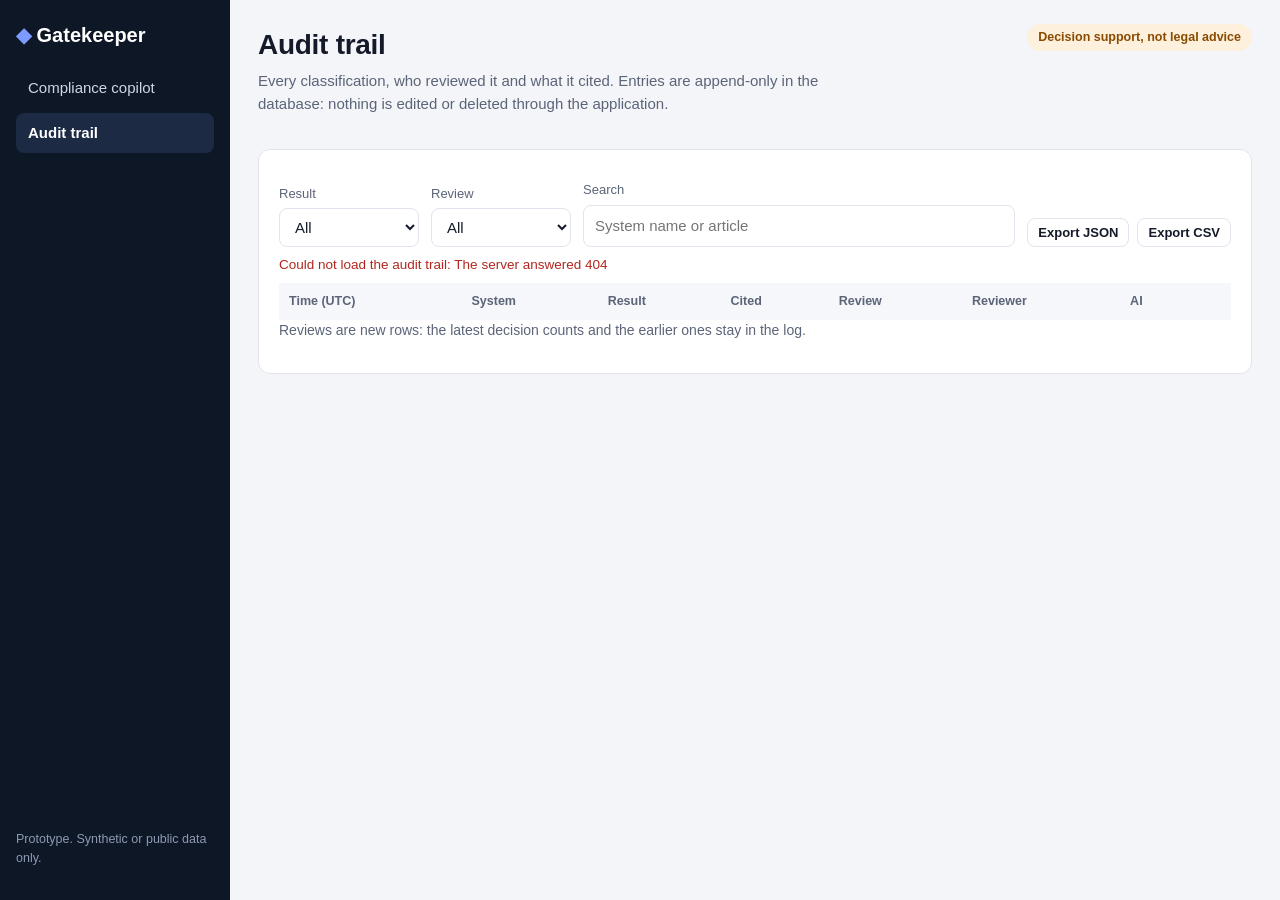
==== app/compliance/web/audit.html @ ee91dfd4 "Add the audit trail page with filters, review state, AI agreement and safe exports Co-Authored-By: C" ====
<!doctype html>
<html lang="en">
<head>
  <meta charset="utf-8">
  <meta name="viewport" content="width=device-width, initial-scale=1">
  <title>Gatekeeper: Audit trail</title>
  <link rel="stylesheet" href="style.css">
</head>
<body>
  <aside class="sidebar">
    <div class="brand"><span class="brand-mark" aria-hidden="true">&#9670;</span> Gatekeeper</div>
    <nav>
      <a href="/app/">Compliance copilot</a>
      <a class="active" href="/app/audit.html">Audit trail</a>
    </nav>
    <p class="side-note">Prototype. Synthetic or public data only.</p>
  </aside>

  <main>
    <header class="page-head">
      <div>
        <h1>Audit trail</h1>
        <p class="lede">Every classification, who reviewed it and what it cited. Entries are append-only in the database: nothing is edited or deleted through the application.</p>
      </div>
      <span class="badge badge-warn">Decision support, not legal advice</span>
    </header>

    <div class="tiles" id="tiles" aria-live="polite"></div>

    <section class="panel">
      <div class="filters">
        <div><label class="field-label" for="f-tier">Result</label>
          <select id="f-tier">
            <option value="all">All</option>
            <option value="prohibited">Prohibited</option>
            <option value="high_risk">High risk</option>
            <option value="limited_risk">Limited risk</option>
            <option value="minimal_risk">Minimal risk</option>
            <option value="out_of_scope">Out of scope</option>
          </select></div>
        <div><label class="field-label" for="f-review">Review</label>
          <select id="f-review">
            <option value="all">All</option>
            <option value="pending">Pending</option>
            <option value="approved">Approved</option>
            <option value="rejected">Rejected</option>
          </select></div>
        <div class="grow"><label class="field-label" for="f-search">Search</label>
          <input id="f-search" type="text" placeholder="System name or article"></div>
        <div class="export">
          <button id="export-json" class="btn btn-small" type="button">Export JSON</button>
          <button id="export-csv" class="btn btn-small" type="button">Export CSV</button>
        </div>
      </div>
      <p id="audit-status" class="status" role="status"></p>
      <div class="table-wrap">
        <table class="audit">
          <thead><tr>
            <th>Time (UTC)</th><th>System</th><th>Result</th><th>Cited</th><th>Review</th><th>Reviewer</th><th>AI</th><th></th>
          </tr></thead>
          <tbody id="rows"></tbody>
        </table>
      </div>
      <p class="hint">Reviews are new rows: the latest decision counts and the earlier ones stay in the log.</p>
    </section>
  </main>

  <script src="logic.js"></script>
  <script src="audit.js"></script>
</body>
</html>
---- app/compliance/web/style.css ----
:root {
  --bg: #f4f5f8; --panel: #fff; --fg: #141a2a; --muted: #5b6478; --line: #e1e4ec;
  --side: #0e1726; --side-fg: #cfd6e6; --accent: #2448d8; --accent-soft: #e8edff;
  --ok: #1a6b3c; --bad: #b3261e; --warn: #8a4b00; --warn-soft: #fdf0dc;
  --radius: 12px;
}
* { box-sizing: border-box; }
body { margin: 0; display: flex; min-height: 100vh; background: var(--bg); color: var(--fg);
  font: 15px/1.5 -apple-system, "Segoe UI", Roboto, Helvetica, Arial, sans-serif; }
.sidebar { width: 230px; flex: none; background: var(--side); color: var(--side-fg); padding: 20px 16px; display: flex; flex-direction: column; gap: 18px; }
.brand { font-size: 20px; font-weight: 700; color: #fff; }
.brand-mark { color: #7d9bff; }
.sidebar nav a { display: block; padding: 9px 12px; border-radius: 8px; color: var(--side-fg); text-decoration: none; }
.sidebar nav a.active { background: #1c2a44; color: #fff; font-weight: 600; }
.side-note { margin-top: auto; font-size: 12.5px; color: #8e99b3; }
main { flex: 1; min-width: 0; padding: 24px 28px 48px; }
.page-head { display: flex; justify-content: space-between; align-items: flex-start; gap: 16px; margin-bottom: 18px; }
h1 { margin: 0 0 4px; font-size: 28px; letter-spacing: -.01em; }
h2 { margin: 18px 0 8px; font-size: 18px; }
.lede { margin: 0; color: var(--muted); max-width: 70ch; }
.badge { display: inline-block; font-size: 12.5px; font-weight: 600; padding: 4px 11px; border-radius: 999px; white-space: nowrap; }
.badge-warn { background: var(--warn-soft); color: var(--warn); }
.columns { display: grid; grid-template-columns: minmax(0, 1fr) minmax(0, 1fr); gap: 18px; align-items: start; }
.panel { background: var(--panel); border: 1px solid var(--line); border-radius: var(--radius); padding: 18px 20px 22px; }
.panel > h2:first-child, #empty > h2 { margin-top: 0; }
.field-label { display: block; margin: 12px 0 5px; font-size: 13px; color: var(--muted); }
input[type=text], textarea, select { width: 100%; font: inherit; color: inherit; padding: 9px 11px; border: 1px solid var(--line); border-radius: 8px; background: #fff; }
textarea { resize: vertical; }
input:focus, textarea:focus, select:focus, button:focus-visible, summary:focus-visible { outline: 2px solid var(--accent); outline-offset: 1px; }
.chips { display: flex; flex-wrap: wrap; gap: 8px; }
.chip { font: inherit; font-size: 13.5px; padding: 5px 13px; border: 1px solid var(--line); border-radius: 999px; background: #fff; cursor: pointer; }
.chip[aria-pressed=true] { background: var(--accent-soft); border-color: var(--accent); color: var(--accent); font-weight: 600; }
.btn { font: inherit; font-weight: 600; border-radius: 8px; padding: 10px 18px; border: 1px solid transparent; cursor: pointer; }
.btn-primary { width: 100%; margin-top: 14px; background: var(--accent); color: #fff; }
.btn[disabled] { opacity: .55; cursor: wait; }
.btn-ok { background: var(--ok); color: #fff; }
.btn-bad { background: #fff; color: var(--bad); border-color: #e6b8b4; }
.btn-small { padding: 4px 10px; font-size: 13px; background: var(--accent-soft); color: var(--accent); margin-top: 6px; }
.status { min-height: 1.4em; margin: 8px 0 0; font-size: 13.5px; color: var(--muted); }
.status.error { color: var(--bad); }
.hint { margin: 0 0 10px; color: var(--muted); font-size: 14px; }
.card { border: 1px solid var(--line); border-radius: 10px; padding: 10px 12px; margin-bottom: 9px; }
.card.pending { border-color: #e7c27c; background: #fffaf0; }
.card-title { font-weight: 600; }
.tag { display: inline-block; font-size: 12px; font-weight: 600; padding: 1px 8px; border-radius: 6px; background: var(--accent-soft); color: var(--accent); margin: 3px 0; }
.tag.warn { background: var(--warn-soft); color: var(--warn); }
.quote { font-size: 13.5px; color: var(--muted); }
.row { display: flex; align-items: flex-start; justify-content: space-between; gap: 12px; }
.row label { flex: 1; }
.control { flex: none; }
.switch { display: inline-flex; align-items: center; gap: 8px; font-weight: 600; font-size: 13.5px; cursor: pointer; }
.switch input { width: 40px; height: 22px; accent-color: var(--accent); }
.areas label { display: block; font-size: 14px; padding: 2px 0; }
details { margin: 12px 0 4px; }
summary { cursor: pointer; font-weight: 600; padding: 6px 0; }
.group-title { margin: 12px 0 4px; font-size: 13px; text-transform: uppercase; letter-spacing: .05em; color: var(--muted); }
.flow { padding-left: 22px; margin: 6px 0; }
.flow li { margin-bottom: 8px; }
.flow span { display: block; color: var(--muted); font-size: 14px; }
.tier { display: inline-block; font-size: 22px; font-weight: 700; padding: 5px 14px; border-radius: 10px; }
.tier-bad { background: #fbe4e2; color: var(--bad); }
.tier-high { background: var(--warn-soft); color: var(--warn); }
.tier-limited { background: #fff6c9; color: #6e5a00; }
.tier-minimal { background: #e0f3e8; color: var(--ok); }
.tier-none { background: #e9ebf1; color: var(--muted); }
.res-head { display: flex; align-items: center; gap: 12px; flex-wrap: wrap; }
.explain.template { color: var(--muted); }
.source-note { font-size: 13px; color: var(--muted); font-style: italic; }
.cite { padding: 9px 12px; border: 1px solid var(--line); border-radius: 10px; margin-bottom: 8px; background: #fafbfd; }
.cite b { margin-right: 6px; }
.notes { margin: 6px 0; padding-left: 20px; color: var(--muted); font-size: 14px; }
.review { margin-top: 18px; padding-top: 14px; border-top: 1px solid var(--line); }
.review .actions { display: flex; gap: 10px; margin-top: 10px; }
.review .actions .btn { flex: 1; }
.disclaimer { margin-top: 16px; font-size: 12.5px; color: var(--muted); }
@media (max-width: 900px) {
  body { flex-direction: column; }
  .sidebar { width: auto; flex-direction: row; align-items: center; flex-wrap: wrap; padding: 12px 16px; }
  .side-note { margin: 0; }
  .columns { grid-template-columns: 1fr; }
  main { padding: 16px; }
  .page-head { flex-direction: column; }
}

/* audit page */
.sidebar nav a + a { margin-top: 4px; }
.tiles { display: grid; grid-template-columns: repeat(5, minmax(0, 1fr)); gap: 12px; margin-bottom: 16px; }
.tile { background: var(--panel); border: 1px solid var(--line); border-radius: var(--radius); padding: 12px 16px; }
.tile-label { font-size: 13px; color: var(--muted); }
.tile-value { font-size: 28px; font-weight: 700; line-height: 1.2; }
.tile-note { font-size: 12px; color: var(--muted); }
.filters { display: flex; flex-wrap: wrap; gap: 12px; align-items: flex-end; }
.filters > div { min-width: 140px; }
.filters .grow { flex: 1; min-width: 200px; }
.filters .export { display: flex; gap: 8px; min-width: 0; }
.filters .btn-small { margin-top: 0; background: #fff; color: var(--fg); border-color: var(--line); }
.table-wrap { overflow-x: auto; margin-top: 8px; }
table.audit { width: 100%; border-collapse: collapse; font-size: 14px; }
table.audit th { text-align: left; font-size: 12.5px; color: var(--muted); padding: 9px 10px; background: #f6f7fb; white-space: nowrap; }
table.audit td { padding: 10px; border-top: 1px solid var(--line); vertical-align: middle; }
table.audit td.strong { font-weight: 600; }
.pill { display: inline-block; font-size: 12.5px; font-weight: 700; padding: 2px 10px; border-radius: 6px; white-space: nowrap; }
.pill-ok { background: #e0f3e8; color: var(--ok); }
.pill-bad { background: #fbe4e2; color: var(--bad); }
.pill-warn { background: #fff0c9; color: #6e5a00; }
button.link { font: inherit; background: none; border: 0; color: var(--accent); text-decoration: underline; cursor: pointer; padding: 0; }
.detail-row td { background: #fafbfd; }
.detail { padding: 6px 4px; }
@media (max-width: 900px) { .tiles { grid-template-columns: repeat(2, minmax(0, 1fr)); } }
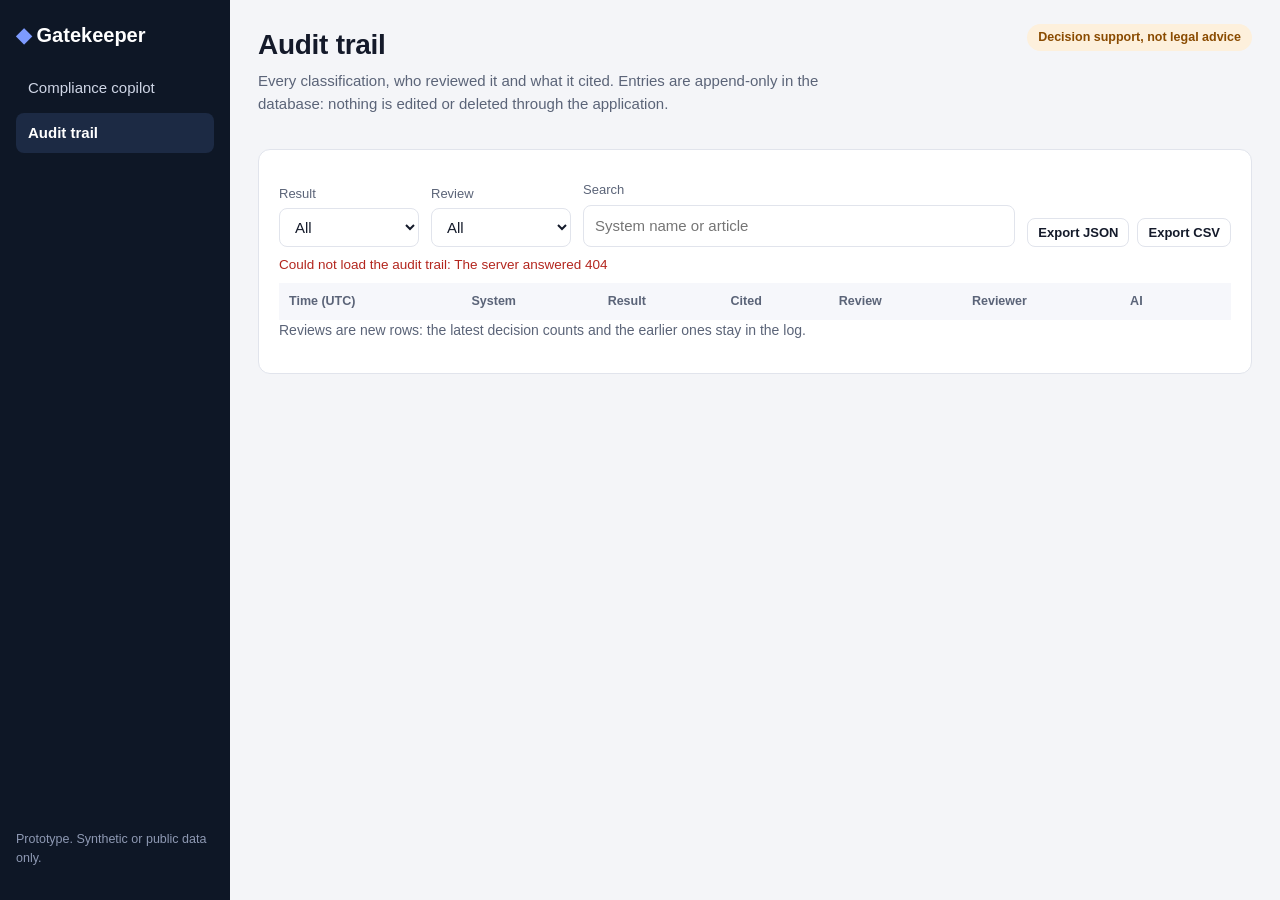
==== commit 95a9acd6: "Demo mode: notice banner on both pages; add synthetic test set for the AI step Co-Authored-By: Claud" ====
--- a/app/compliance/web/audit.html
+++ b/app/compliance/web/audit.html
@@ -17,6 +17,7 @@
   </aside>
 
   <main>
+    <div id="demo-banner" class="demo-banner" role="note" hidden></div>
     <header class="page-head">
       <div>
         <h1>Audit trail</h1>
--- a/app/compliance/web/style.css
+++ b/app/compliance/web/style.css
@@ -107,3 +107,15 @@
 .detail-row td { background: #fafbfd; }
 .detail { padding: 6px 4px; }
 @media (max-width: 900px) { .tiles { grid-template-columns: repeat(2, minmax(0, 1fr)); } }
+
+/* sources */
+.provision { border: 1px solid var(--line); border-radius: 10px; padding: 6px 12px; margin-bottom: 8px; background: #fafbfd; }
+.provision summary { padding: 4px 0; font-weight: 400; }
+.provision summary b { margin-right: 4px; }
+.legal-text, .legal-context { white-space: pre-wrap; font-size: 14px; margin: 6px 0; }
+.legal-context { color: var(--muted); }
+.legal-text.added { border-left: 3px solid var(--accent); padding-left: 10px; }
+
+/* demo notice */
+.demo-banner { background: var(--warn-soft); color: var(--warn); border: 1px solid var(--warn); border-radius: 10px; padding: 10px 14px; margin-bottom: 16px; font-size: 14px; font-weight: 600; }
+.demo-banner[hidden] { display: none; }
